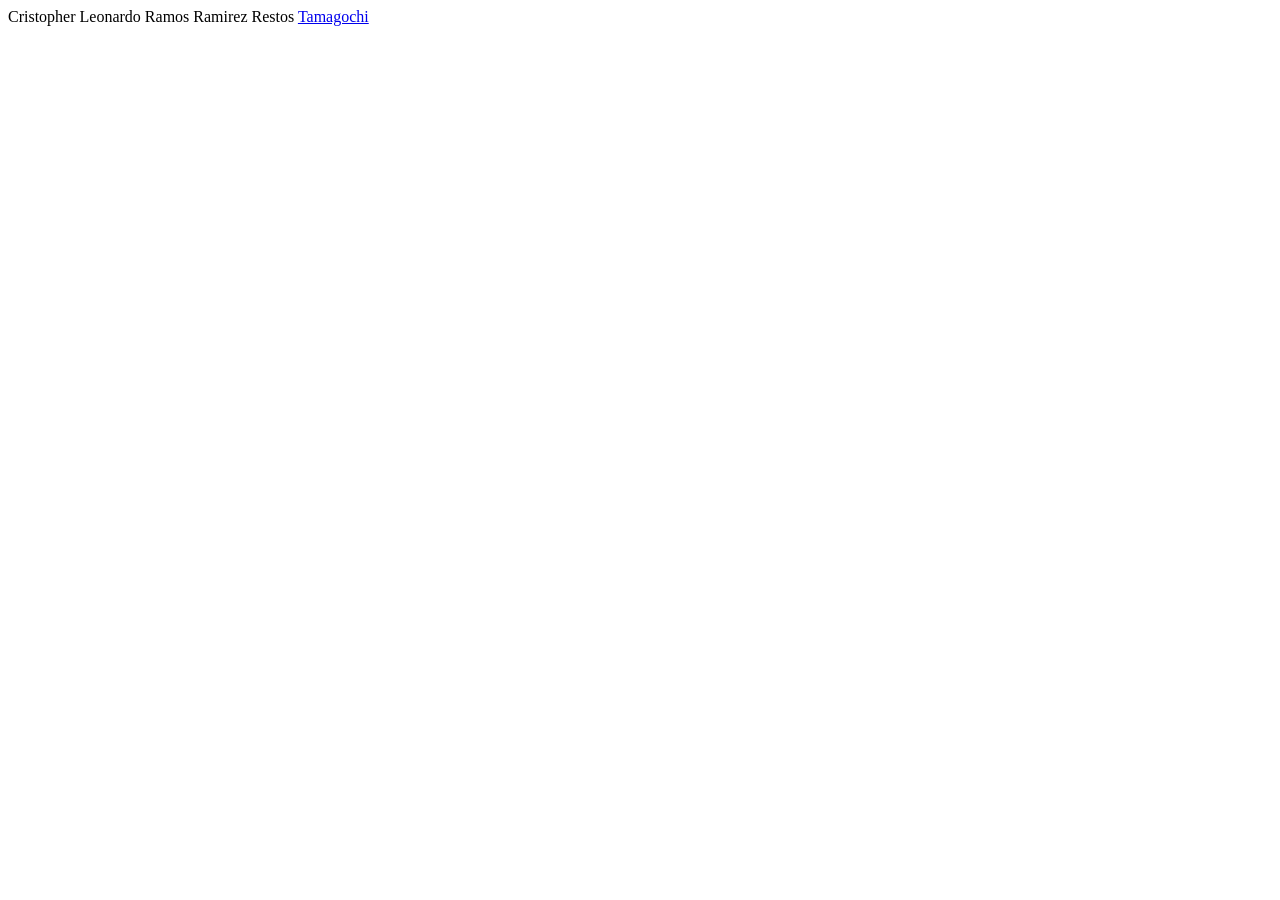
==== index.html @ dcd99a82 "Inicio" ====
<!DOCTYPE html>
<html lang="en">
<head>
    <meta charset="UTF-8">
    <title>Title</title>
</head>
<body>
<span>Cristopher Leonardo Ramos Ramirez</span>
<span>Restos</span>

<a href="Tamagochi/Tamagochi.html">Tamagochi</a>
<a href=""></a>
<a href=""></a>

</body>
</html>
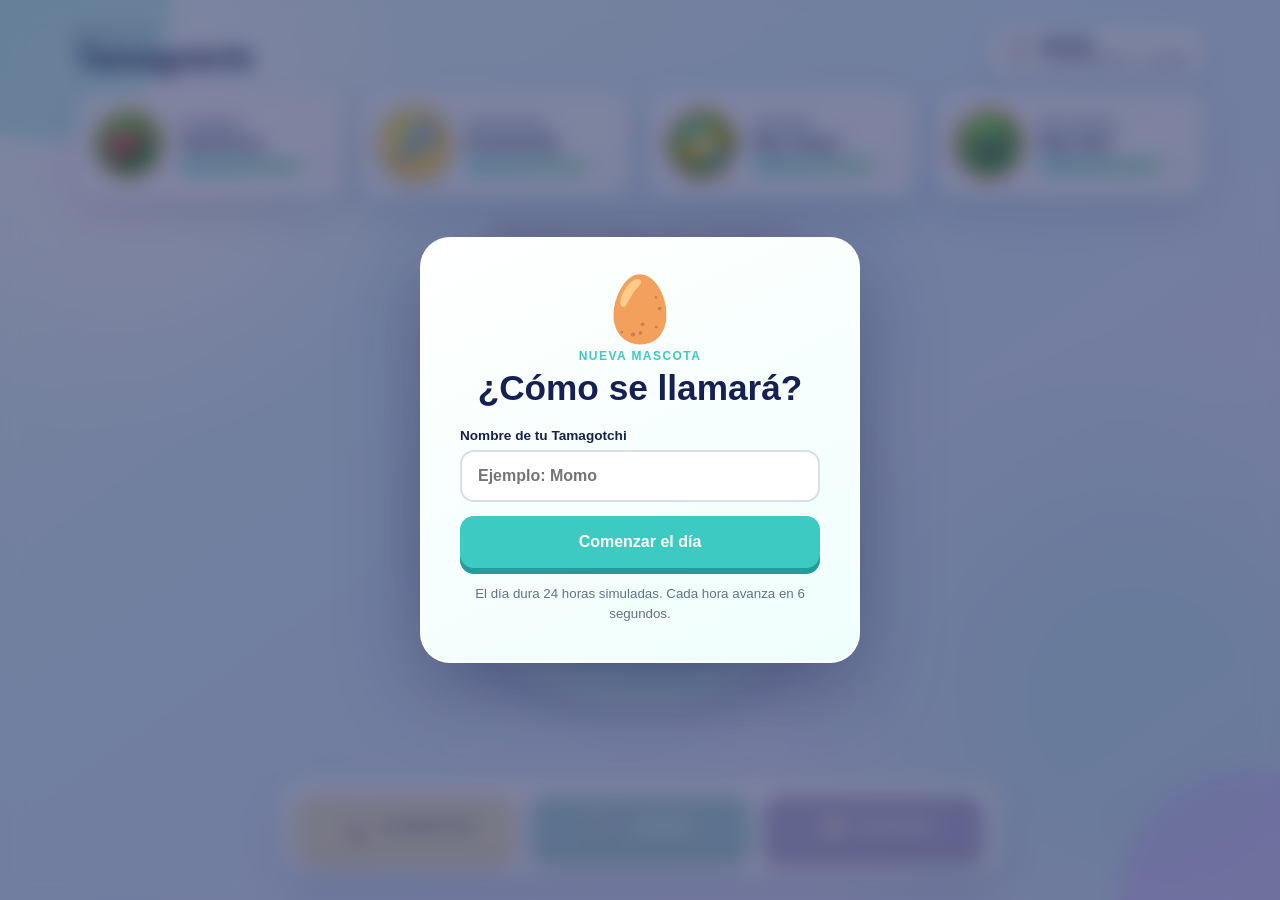
==== commit 3f007eee: "update" ====
--- a/index.html
+++ b/index.html
@@ -1,16 +1,12 @@
 <!DOCTYPE html>
-<html lang="en">
+<html lang="es">
 <head>
     <meta charset="UTF-8">
-    <title>Title</title>
+    <meta name="viewport" content="width=device-width, initial-scale=1.0">
+    <meta http-equiv="refresh" content="0; url=Tamagochi/Tamagochi.html">
+    <title>Mi Tamagotchi</title>
 </head>
 <body>
-<span>Cristopher Leonardo Ramos Ramirez</span>
-<span>Restos</span>
-
-<a href="Tamagochi/Tamagochi.html">Tamagochi</a>
-<a href=""></a>
-<a href=""></a>
-
+<p>Abriendo el juego de <a href="https://fazzer325.github.io/Retos_Web/Tamagochi">Mi Tamagotchi</a>…</p>
 </body>
-</html>+</html>
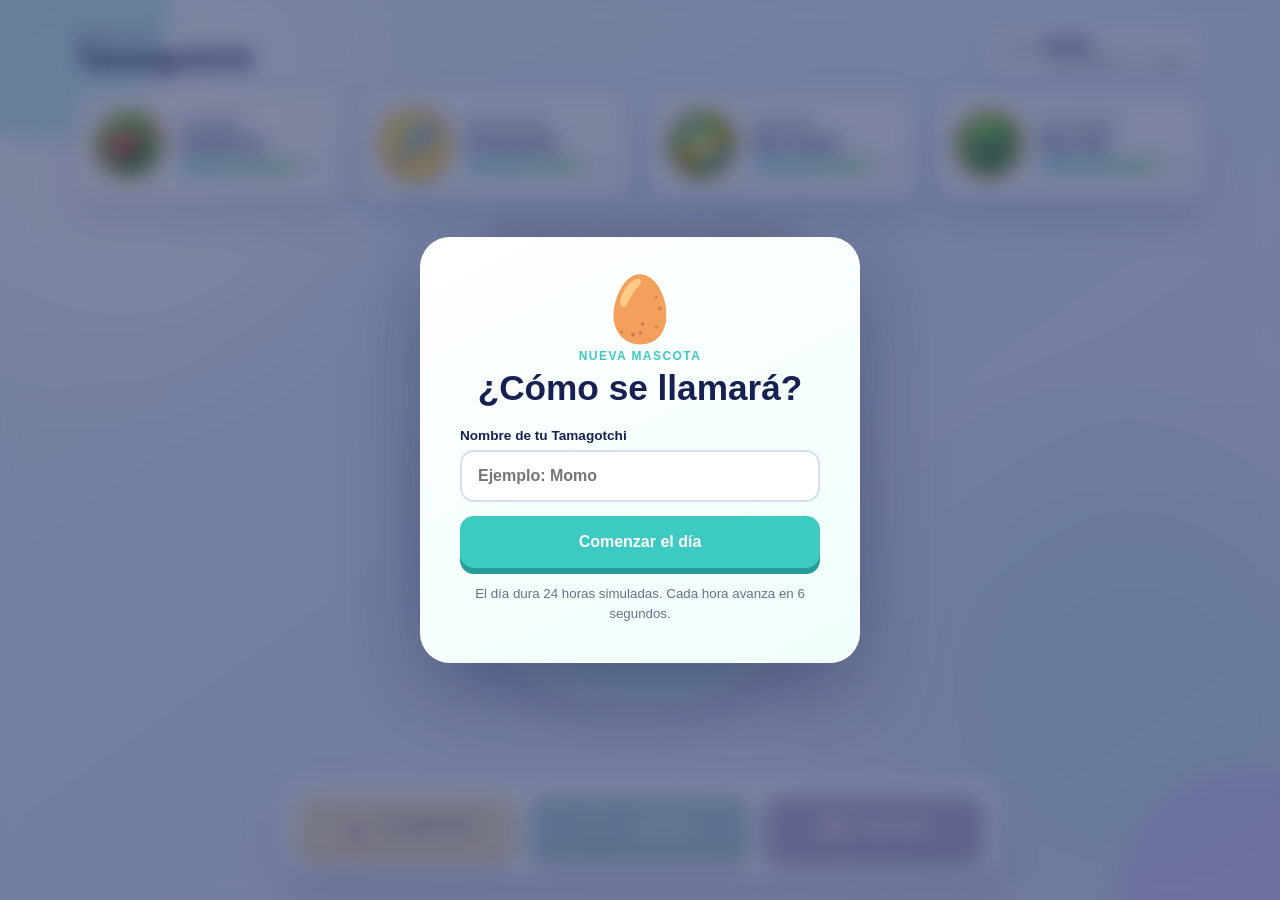
==== commit 888cb8cf: "Update redirect URL and link in index.html" ====
--- a/index.html
+++ b/index.html
@@ -3,10 +3,16 @@
 <head>
     <meta charset="UTF-8">
     <meta name="viewport" content="width=device-width, initial-scale=1.0">
-    <meta http-equiv="refresh" content="0; url=Tamagochi/Tamagochi.html">
+
+    <meta http-equiv="refresh" content="0; url=Tamagochi/">
+
     <title>Mi Tamagotchi</title>
 </head>
+
 <body>
-<p>Abriendo el juego de <a href="https://fazzer325.github.io/Retos_Web/Tamagochi">Mi Tamagotchi</a>…</p>
+    <p>
+        Abriendo el juego de
+        <a href="Tamagochi/">Mi Tamagotchi</a>…
+    </p>
 </body>
 </html>
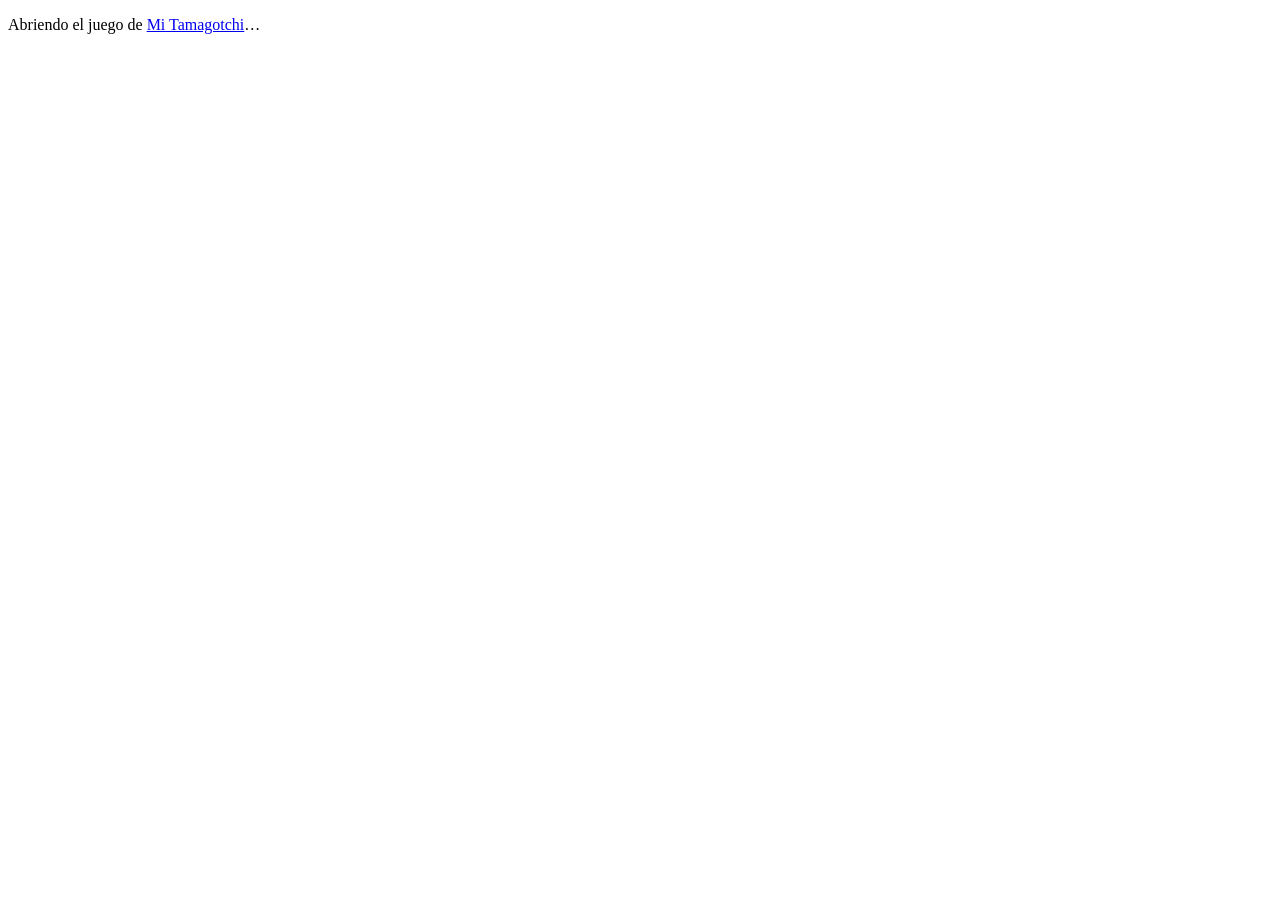
==== commit d99870bd: "Remove meta refresh for Tamagotchi redirect Removed the meta refresh tag that redirects to the Tamag" ====
--- a/index.html
+++ b/index.html
@@ -3,9 +3,6 @@
 <head>
     <meta charset="UTF-8">
     <meta name="viewport" content="width=device-width, initial-scale=1.0">
-
-    <meta http-equiv="refresh" content="0; url=Tamagochi/">
-
     <title>Mi Tamagotchi</title>
 </head>
 
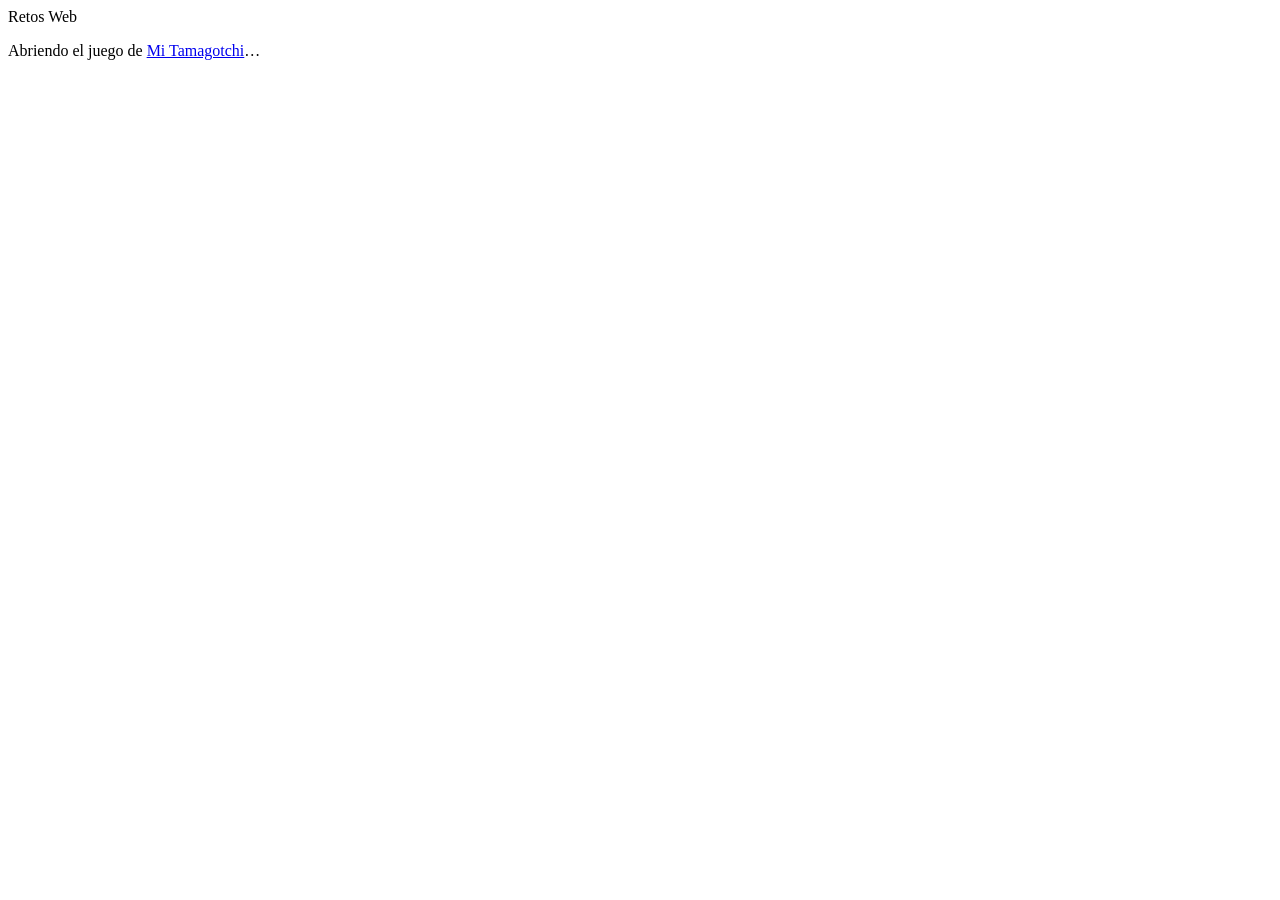
==== commit 4b8d6fda: "update" ====
--- a/index.html
+++ b/index.html
@@ -5,11 +5,9 @@
     <meta name="viewport" content="width=device-width, initial-scale=1.0">
     <title>Mi Tamagotchi</title>
 </head>
+<body>
+<span>Retos Web</span>
+<p>Abriendo el juego de <a href="https://fazzer325.github.io/Retos_Web/Tamagochi">Mi Tamagotchi</a>…</p>
 
-<body>
-    <p>
-        Abriendo el juego de
-        <a href="Tamagochi/">Mi Tamagotchi</a>…
-    </p>
 </body>
 </html>
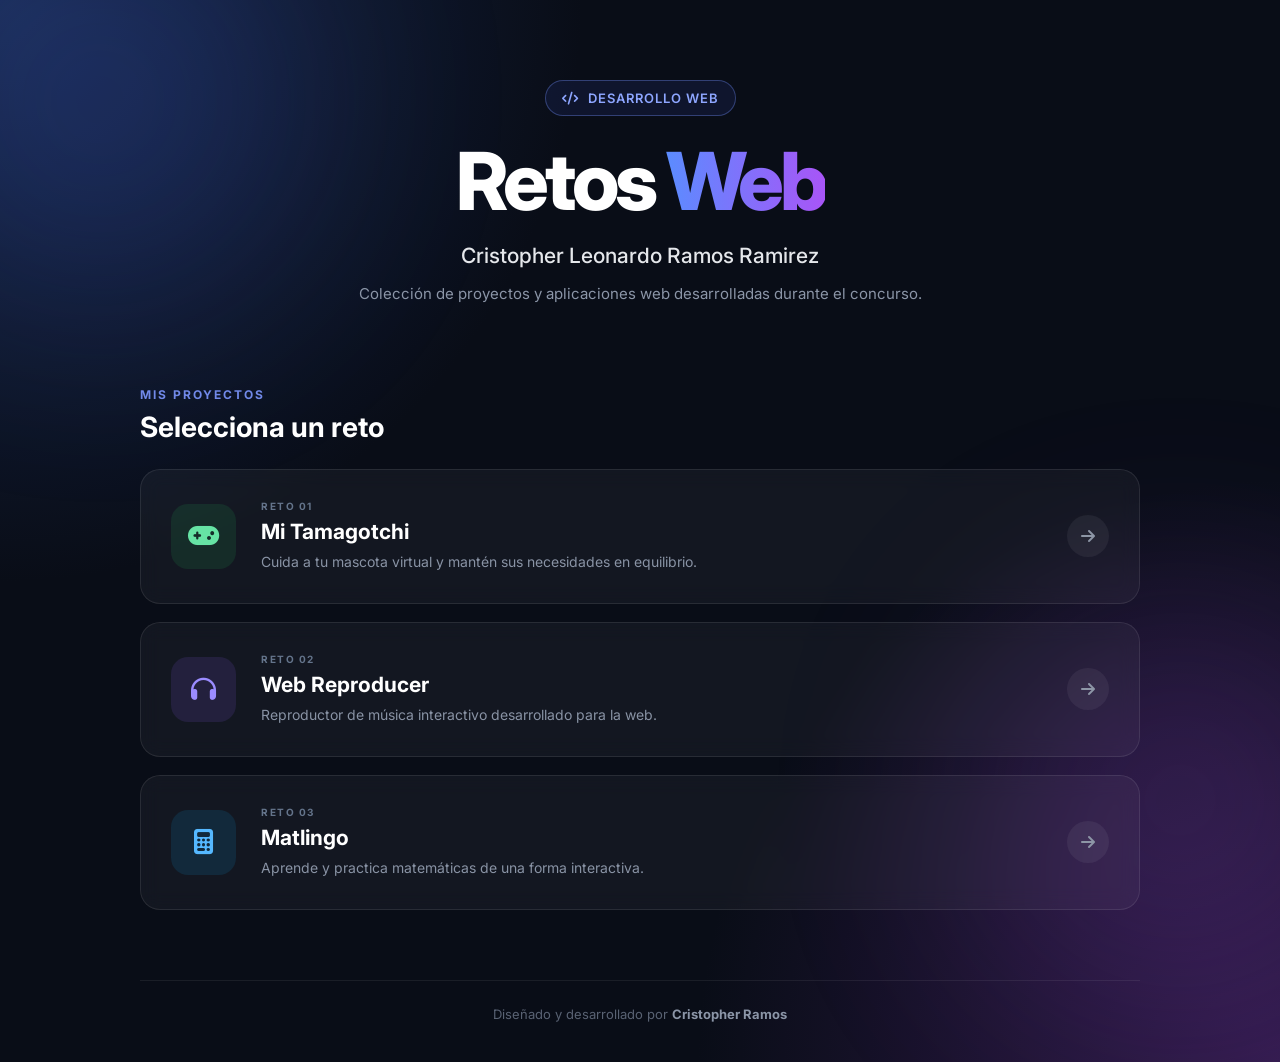
==== commit 913339a5: "update" ====
--- a/index.html
+++ b/index.html
@@ -3,11 +3,655 @@
 <head>
     <meta charset="UTF-8">
     <meta name="viewport" content="width=device-width, initial-scale=1.0">
-    <title>Mi Tamagotchi</title>
+
+    <title>Retos Web | Cristopher Ramos</title>
+
+    <!-- Iconos -->
+    <link rel="stylesheet"
+          href="https://cdnjs.cloudflare.com/ajax/libs/font-awesome/6.5.2/css/all.min.css">
+
+    <link rel="stylesheet" href="style.css">
 </head>
+
 <body>
-<span>Retos Web</span>
-<p>Abriendo el juego de <a href="https://fazzer325.github.io/Retos_Web/Tamagochi">Mi Tamagotchi</a>…</p>
-
+
+    <!-- Decoración del fondo -->
+    <div class="fondo fondo-1"></div>
+    <div class="fondo fondo-2"></div>
+
+    <main class="Pagina">
+
+        <!-- Encabezado -->
+        <header>
+
+            <div class="etiqueta">
+                <i class="fa-solid fa-code"></i>
+                Desarrollo Web
+            </div>
+
+            <h1>Retos <span>Web</span></h1>
+
+            <p class="nombre">
+                Cristopher Leonardo Ramos Ramirez
+            </p>
+
+            <p class="descripcion">
+                Colección de proyectos y aplicaciones web desarrolladas
+                durante el concurso.
+            </p>
+
+        </header>
+
+
+        <!-- Proyectos -->
+        <section class="Retos">
+
+            <div class="titulo-seccion">
+                <p>MIS PROYECTOS</p>
+                <h2>Selecciona un reto</h2>
+            </div>
+
+
+            <div class="Proyectos">
+
+                <!-- TAMAGOTCHI -->
+                <a href="https://fazzer325.github.io/Retos_Web/Tamagochi"
+                   class="proyecto tamagotchi">
+
+                    <div class="icono">
+                        <i class="fa-solid fa-gamepad"></i>
+                    </div>
+
+                    <div class="informacion">
+                        <span class="numero">RETO 01</span>
+
+                        <h3>Mi Tamagotchi</h3>
+
+                        <p>
+                            Cuida a tu mascota virtual y mantén
+                            sus necesidades en equilibrio.
+                        </p>
+                    </div>
+
+                    <div class="flecha">
+                        <i class="fa-solid fa-arrow-right"></i>
+                    </div>
+
+                </a>
+
+
+                <!-- REPRODUCTOR -->
+                <a href="https://fazzer325.github.io/Retos_Web/Reproductor"
+                   class="proyecto reproductor">
+
+                    <div class="icono">
+                        <i class="fa-solid fa-headphones"></i>
+                    </div>
+
+                    <div class="informacion">
+                        <span class="numero">RETO 02</span>
+
+                        <h3>Web Reproducer</h3>
+
+                        <p>
+                            Reproductor de música interactivo
+                            desarrollado para la web.
+                        </p>
+                    </div>
+
+                    <div class="flecha">
+                        <i class="fa-solid fa-arrow-right"></i>
+                    </div>
+
+                </a>
+
+
+                <!-- MATLINGO -->
+                <a href="https://fazzer325.github.io/Retos_Web/Matlingo"
+                   class="proyecto matlingo">
+
+                    <div class="icono">
+                        <i class="fa-solid fa-calculator"></i>
+                    </div>
+
+                    <div class="informacion">
+                        <span class="numero">RETO 03</span>
+
+                        <h3>Matlingo</h3>
+
+                        <p>
+                            Aprende y practica matemáticas
+                            de una forma interactiva.
+                        </p>
+                    </div>
+
+                    <div class="flecha">
+                        <i class="fa-solid fa-arrow-right"></i>
+                    </div>
+
+                </a>
+
+            </div>
+
+        </section>
+
+        <footer>
+            <p>
+                Diseñado y desarrollado por
+                <strong>Cristopher Ramos</strong>
+            </p>
+        </footer>
+
+    </main>
+
+    <style>
+        @import url('https://fonts.googleapis.com/css2?family=Inter:wght@400;500;600;700;800&display=swap');
+
+
+/* =========================
+   CONFIGURACIÓN GENERAL
+========================= */
+
+* {
+    margin: 0;
+    padding: 0;
+    box-sizing: border-box;
+}
+
+html {
+    scroll-behavior: smooth;
+}
+
+body {
+    min-height: 100vh;
+
+    font-family: "Inter", sans-serif;
+
+    background:
+        radial-gradient(circle at top left, #192b50 0%, transparent 35%),
+        radial-gradient(circle at bottom right, #321b4d 0%, transparent 35%),
+        #090d17;
+
+    color: white;
+
+    overflow-x: hidden;
+}
+
+
+/* =========================
+   FONDOS DECORATIVOS
+========================= */
+
+.fondo {
+    position: fixed;
+
+    width: 400px;
+    height: 400px;
+
+    border-radius: 50%;
+
+    filter: blur(120px);
+
+    opacity: 0.18;
+
+    z-index: -1;
+}
+
+.fondo-1 {
+    background: #4361ee;
+
+    top: -100px;
+    left: -100px;
+}
+
+.fondo-2 {
+    background: #9d4edd;
+
+    right: -100px;
+    bottom: -100px;
+}
+
+
+/* =========================
+   CONTENEDOR
+========================= */
+
+.Pagina {
+    width: min(1000px, 90%);
+
+    margin: auto;
+
+    padding: 80px 0 40px;
+}
+
+
+/* =========================
+   ENCABEZADO
+========================= */
+
+header {
+    text-align: center;
+
+    margin-bottom: 80px;
+}
+
+
+.etiqueta {
+    display: inline-flex;
+
+    align-items: center;
+
+    gap: 9px;
+
+    padding: 9px 16px;
+
+    margin-bottom: 25px;
+
+    border: 1px solid rgba(116, 143, 252, 0.35);
+
+    border-radius: 50px;
+
+    background: rgba(67, 97, 238, 0.1);
+
+    color: #8ea6ff;
+
+    font-size: 13px;
+
+    font-weight: 600;
+
+    letter-spacing: 1px;
+
+    text-transform: uppercase;
+}
+
+
+header h1 {
+    font-size: clamp(50px, 8vw, 80px);
+
+    line-height: 1;
+
+    letter-spacing: -4px;
+
+    font-weight: 800;
+
+    margin-bottom: 22px;
+}
+
+
+header h1 span {
+    background: linear-gradient(
+        90deg,
+        #5b8cff,
+        #a855f7
+    );
+
+    -webkit-background-clip: text;
+
+    -webkit-text-fill-color: transparent;
+}
+
+
+.nombre {
+    font-size: 21px;
+
+    font-weight: 500;
+
+    color: #e5e7eb;
+
+    margin-bottom: 13px;
+}
+
+
+.descripcion {
+    max-width: 600px;
+
+    margin: auto;
+
+    color: #8b95a7;
+
+    line-height: 1.7;
+
+    font-size: 15px;
+}
+
+
+/* =========================
+   TÍTULO PROYECTOS
+========================= */
+
+.titulo-seccion {
+    margin-bottom: 25px;
+}
+
+
+.titulo-seccion p {
+    color: #7189e8;
+
+    font-size: 12px;
+
+    font-weight: 700;
+
+    letter-spacing: 2px;
+
+    margin-bottom: 8px;
+}
+
+
+.titulo-seccion h2 {
+    font-size: 28px;
+
+    font-weight: 700;
+}
+
+
+/* =========================
+   PROYECTOS
+========================= */
+
+.Proyectos {
+    display: flex;
+
+    flex-direction: column;
+
+    gap: 18px;
+}
+
+
+.proyecto {
+    position: relative;
+
+    display: flex;
+
+    align-items: center;
+
+    gap: 25px;
+
+    padding: 28px 30px;
+
+    min-height: 135px;
+
+    text-decoration: none;
+
+    color: white;
+
+    background: rgba(255, 255, 255, 0.045);
+
+    border: 1px solid rgba(255, 255, 255, 0.09);
+
+    border-radius: 20px;
+
+    backdrop-filter: blur(10px);
+
+    overflow: hidden;
+
+    transition:
+        transform 0.3s ease,
+        border 0.3s ease,
+        background 0.3s ease;
+}
+
+
+/* Línea de color */
+
+.proyecto::before {
+    content: "";
+
+    position: absolute;
+
+    left: 0;
+    top: 0;
+
+    width: 4px;
+    height: 100%;
+
+    opacity: 0;
+
+    transition: 0.3s;
+}
+
+
+/* Hover */
+
+.proyecto:hover {
+    transform: translateY(-5px);
+
+    background: rgba(255, 255, 255, 0.075);
+
+    border-color: rgba(255, 255, 255, 0.2);
+}
+
+
+.proyecto:hover::before {
+    opacity: 1;
+}
+
+
+/* =========================
+   ICONOS
+========================= */
+
+.icono {
+    width: 65px;
+    height: 65px;
+
+    flex-shrink: 0;
+
+    display: flex;
+
+    justify-content: center;
+    align-items: center;
+
+    border-radius: 17px;
+
+    font-size: 25px;
+
+    transition: transform 0.3s ease;
+}
+
+
+.proyecto:hover .icono {
+    transform: scale(1.08) rotate(-3deg);
+}
+
+
+/* =========================
+   COLORES DE CADA RETO
+========================= */
+
+.tamagotchi .icono {
+    color: #66e3a4;
+
+    background: rgba(34, 197, 94, 0.12);
+}
+
+.tamagotchi::before {
+    background: #66e3a4;
+}
+
+
+.reproductor .icono {
+    color: #9b8cff;
+
+    background: rgba(139, 92, 246, 0.13);
+}
+
+.reproductor::before {
+    background: #9b8cff;
+}
+
+
+.matlingo .icono {
+    color: #55b8ff;
+
+    background: rgba(14, 165, 233, 0.13);
+}
+
+.matlingo::before {
+    background: #55b8ff;
+}
+
+
+/* =========================
+   INFORMACIÓN
+========================= */
+
+.informacion {
+    flex: 1;
+}
+
+
+.numero {
+    display: block;
+
+    font-size: 10px;
+
+    font-weight: 700;
+
+    letter-spacing: 1.5px;
+
+    color: #64748b;
+
+    margin-bottom: 7px;
+}
+
+
+.informacion h3 {
+    font-size: 21px;
+
+    margin-bottom: 7px;
+}
+
+
+.informacion p {
+    color: #8993a5;
+
+    font-size: 14px;
+
+    line-height: 1.5;
+}
+
+
+/* =========================
+   FLECHA
+========================= */
+
+.flecha {
+    width: 42px;
+    height: 42px;
+
+    display: flex;
+
+    justify-content: center;
+    align-items: center;
+
+    border-radius: 50%;
+
+    background: rgba(255, 255, 255, 0.06);
+
+    color: #8d96a6;
+
+    transition: 0.3s;
+}
+
+
+.proyecto:hover .flecha {
+    transform: translateX(5px);
+
+    background: white;
+
+    color: #111827;
+}
+
+
+/* =========================
+   FOOTER
+========================= */
+
+footer {
+    text-align: center;
+
+    margin-top: 70px;
+
+    padding-top: 25px;
+
+    border-top: 1px solid rgba(255, 255, 255, 0.07);
+
+    color: #596273;
+
+    font-size: 13px;
+}
+
+
+footer strong {
+    color: #8b95a7;
+}
+
+
+/* =========================
+   CELULAR
+========================= */
+
+@media (max-width: 600px) {
+
+    .Pagina {
+        width: 92%;
+
+        padding-top: 50px;
+    }
+
+
+    header {
+        margin-bottom: 60px;
+    }
+
+
+    header h1 {
+        font-size: 52px;
+
+        letter-spacing: -3px;
+    }
+
+
+    .nombre {
+        font-size: 17px;
+    }
+
+
+    .descripcion {
+        font-size: 14px;
+    }
+
+
+    .proyecto {
+        padding: 22px 18px;
+
+        gap: 16px;
+    }
+
+
+    .icono {
+        width: 52px;
+        height: 52px;
+
+        font-size: 21px;
+    }
+
+
+    .informacion h3 {
+        font-size: 18px;
+    }
+
+
+    .informacion p {
+        font-size: 12px;
+    }
+
+
+    .flecha {
+        width: 35px;
+        height: 35px;
+    }
+}
+    </style>
 </body>
-</html>
+</html>
